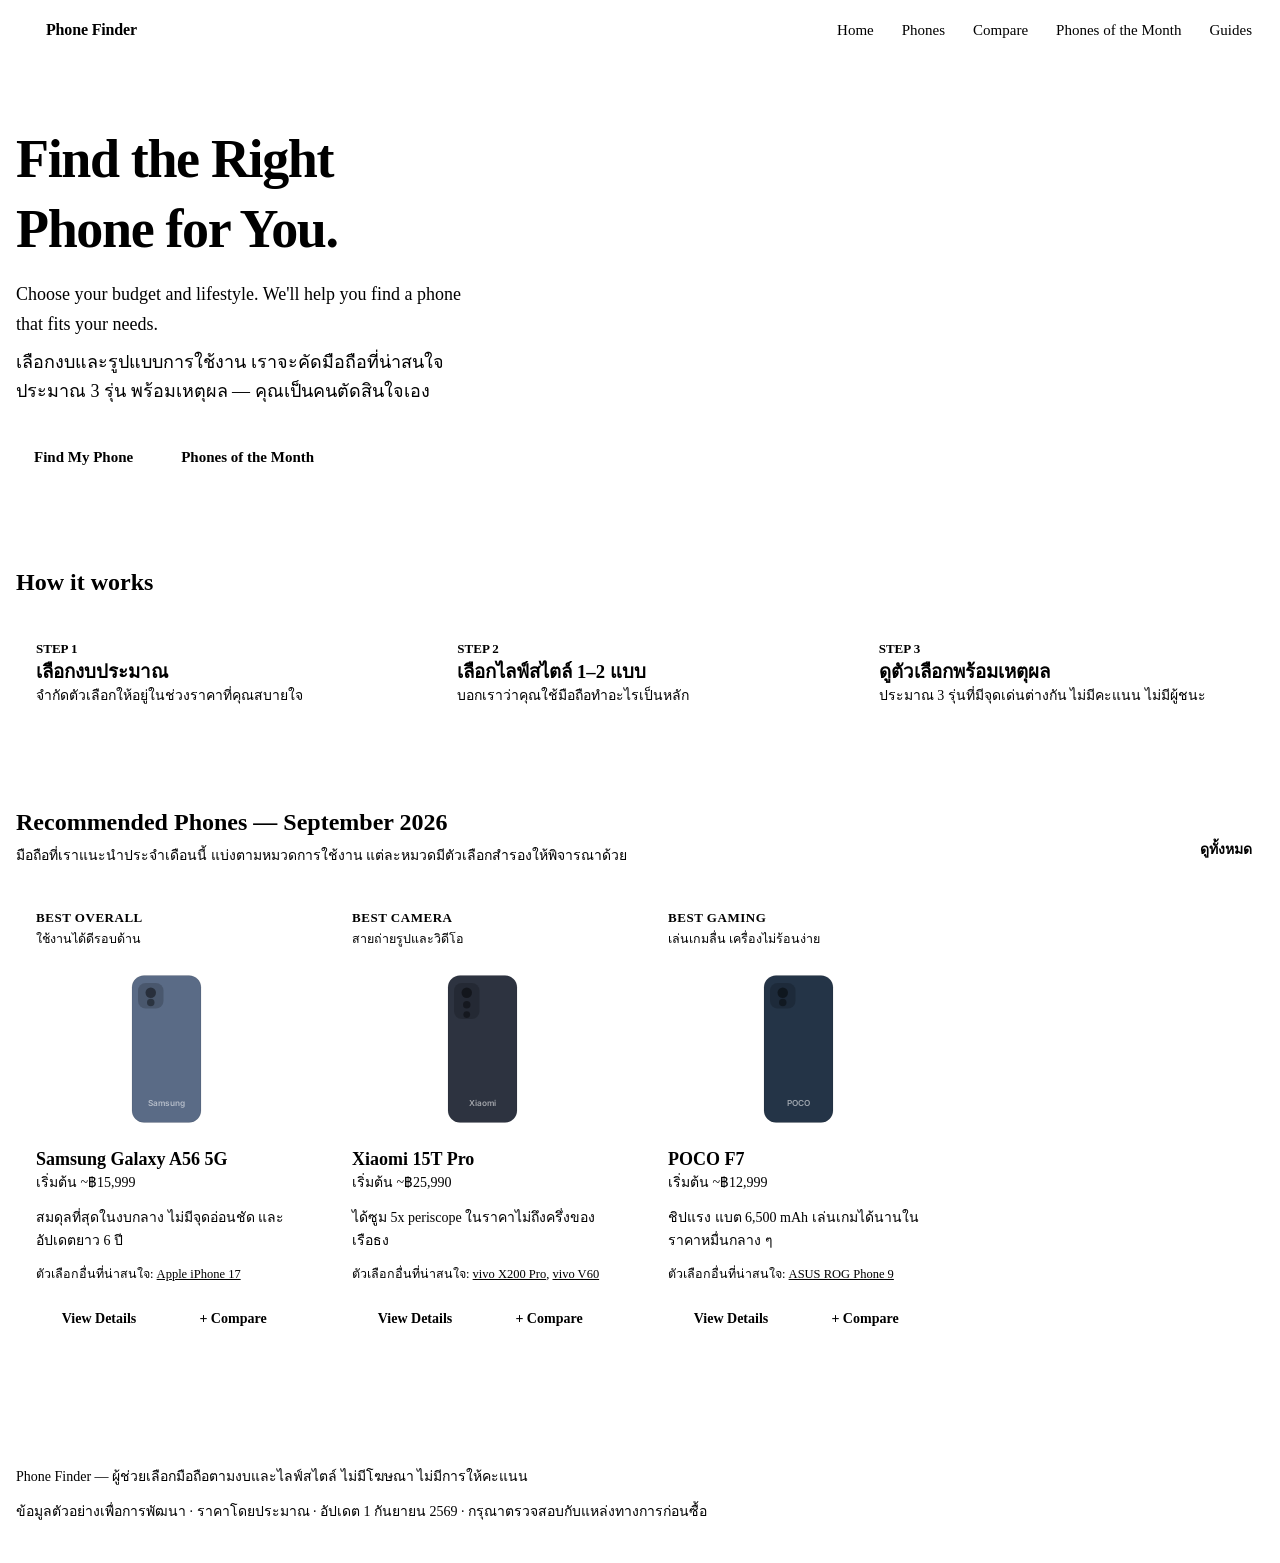
==== index.html @ c5b4a673 "refactor: split prototype into separate HTML, CSS, and JS files Co-Authored-By: Claude Opus 5.5 <nor" ====
<!doctype html>
<html lang="th">
<head>
<meta charset="utf-8">
<meta name="viewport" content="width=device-width, initial-scale=1">
<title>Phone Finder</title>
<link rel="preconnect" href="https://fonts.googleapis.com">
<link rel="preconnect" href="https://fonts.gstatic.com" crossorigin>
<link href="https://fonts.googleapis.com/css2?family=IBM+Plex+Sans+Thai:wght@400;500;600;700&family=Inter:wght@400;500;600;700&display=swap" rel="stylesheet">
<link rel="stylesheet" href="css/styles.css">
</head>

<body>
<header class="site-header">
  <div class="container bar">
    <a href="#/" class="logo"><span class="logo-mark" aria-hidden="true"></span>Phone Finder</a>
    <button class="menu-btn" data-action="toggle-menu" aria-label="เปิดเมนู" aria-expanded="false">เมนู</button>
    <nav class="nav" id="nav" aria-label="หลัก">
      <a href="#/" data-nav="">Home</a>
      <a href="#/phones" data-nav="phones">Phones</a>
      <a href="#/compare" data-nav="compare">Compare</a>
      <a href="#/picks" data-nav="picks">Phones of the Month</a>
      <a href="#/guides" data-nav="guides">Guides</a>
    </nav>
  </div>
</header>

<main id="app"></main>

<footer class="site-footer">
  <div class="container small muted stack">
    <p>Phone Finder — ผู้ช่วยเลือกมือถือตามงบและไลฟ์สไตล์ ไม่มีโฆษณา ไม่มีการให้คะแนน</p>
    <p id="data-note"></p>
  </div>
</footer>

<div id="tray-root"></div>
<div class="toast" id="toast" role="status" aria-live="polite"></div>

<!-- ลำดับสำคัญ: ไฟล์ที่ถูกใช้ต้องโหลดก่อนไฟล์ที่เรียกใช้ -->
<script src="js/config.js"></script>
<script src="js/data/phones.js"></script>
<script src="js/data/picks.js"></script>
<script src="js/utils.js"></script>
<script src="js/engine.js"></script>
<script src="js/store.js"></script>
<script src="js/components.js"></script>
<script src="js/pages.js"></script>
<script src="js/app.js"></script>
</body>
</html>
---- css/styles.css ----
1. Design tokens       → src/styles/tokens.css
              2. Base / Layout / UI  → src/styles/globals.css + components/ui
    <script>  1. CONFIG              → src/config/*
              2. DATA                → data/phones/*.json, data/picks/*.json
              3. RECOMMENDATION      → src/core/recommendation/*
              4. STATE (compare)     → src/hooks/useCompareList
              5. UTILS               → src/lib/*
              6. COMPONENTS          → src/components/*
              7. PAGES               → src/app/*
              8. ROUTER + EVENTS     → (Next.js จัดการให้)
-->

<style>
/* ============================================================
   1. DESIGN TOKENS
   ============================================================ */
:root {
  --bg: #f7f8fa;
  --surface: #ffffff;
  --surface-2: #f1f4f8;
  --text: #0f172a;
  --muted: #5b6b80;
  --border: #e3e8ef;
  --accent: #2458d6;
  --accent-text: #ffffff;
  --accent-soft: #edf2fd;
  --positive: #157347;
  --caution: #a15c07;
  --radius: 14px;
  --radius-sm: 10px;
  --font: "Inter", "IBM Plex Sans Thai", system-ui, -apple-system, "Segoe UI", sans-serif;
  --max-w: 1120px;
}
@media (prefers-color-scheme: dark) {
  :root {
    --bg: #0c1017;
    --surface: #131a24;
    --surface-2: #1a2330;
    --text: #e6eaf0;
    --muted: #97a3b4;
    --border: #243041;
    --accent: #6c9bff;
    --accent-text: #0c1017;
    --accent-soft: #18243a;
    --positive: #5fd08e;
    --caution: #f0b35a;
  }
}

/* ============================================================
   2. BASE / LAYOUT / UI
   ============================================================ */
*, *::before, *::after { box-sizing: border-box; }
html { -webkit-text-size-adjust: 100%; }
body {
  margin: 0;
  background: var(--bg);
  color: var(--text);
  font-family: var(--font);
  font-size: 16px;
  line-height: 1.65;
}
body.has-tray { padding-bottom: 84px; }
a { color: inherit; }
img, svg { display: block; max-width: 100%; }
h1, h2, h3, h4 { line-height: 1.3; margin: 0; }
p { margin: 0; }
ul { margin: 0; padding: 0; list-style: none; }
button { font: inherit; color: inherit; }
:focus-visible { outline: 2px solid var(--accent); outline-offset: 2px; border-radius: 6px; }
.num { font-variant-numeric: tabular-nums; }
.muted { color: var(--muted); }
.small { font-size: 14px; }
.xs { font-size: 12.5px; }

.container { max-width: var(--max-w); margin: 0 auto; padding: 0 16px; }
.section { padding: 40px 0; }
.section-head { margin-bottom: 20px; }
.section-head h2 { font-size: 24px; }
.section-head p { margin-top: 6px; }
.stack > * + * { margin-top: 12px; }

/* Header */
.site-header {
  position: sticky; top: 0; z-index: 20;
  background: color-mix(in srgb, var(--bg) 88%, transparent);
  backdrop-filter: blur(10px);
  border-bottom: 1px solid var(--border);
}
.site-header .bar { display: flex; align-items: center; justify-content: space-between; height: 60px; }
.logo { font-weight: 700; text-decoration: none; letter-spacing: -0.01em; display: flex; align-items: center; gap: 8px; }
.logo-mark { width: 22px; height: 22px; border-radius: 6px; background: var(--accent); }
.nav { display: flex; gap: 4px; }
.nav a {
  text-decoration: none; padding: 6px 12px; border-radius: 8px; color: var(--muted); font-weight: 500; font-size: 15px;
}
.nav a:hover { color: var(--text); background: var(--surface-2); }
.nav a.active { color: var(--text); background: var(--surface-2); }
.menu-btn { display: none; background: none; border: 1px solid var(--border); border-radius: 8px; padding: 6px 10px; cursor: pointer; }
@media (max-width: 720px) {
  .menu-btn { display: block; }
  .nav {
    display: none; position: absolute; left: 0; right: 0; top: 60px;
    flex-direction: column; padding: 8px 16px 16px; background: var(--bg); border-bottom: 1px solid var(--border);
  }
  .nav.open { display: flex; }
  .nav a { padding: 12px; }
}

/* Footer */
.site-footer { border-top: 1px solid var(--border); padding: 28px 0 40px; margin-top: 40px; }

/* Buttons */
.btn {
  display: inline-flex; align-items: center; justify-content: center; gap: 6px;
  min-height: 44px; padding: 0 18px; border-radius: 10px; border: 1px solid var(--border);
  background: var(--surface); text-decoration: none; font-weight: 600; font-size: 15px; cursor: pointer;
  transition: background .15s, border-color .15s;
}
.btn:hover { border-color: color-mix(in srgb, var(--text) 30%, var(--border)); }
.btn-primary { background: var(--accent); border-color: var(--accent); color: var(--accent-text); }
.btn-primary:hover { background: color-mix(in srgb, var(--accent) 88%, black); border-color: transparent; }
.btn-primary:disabled { opacity: .45; cursor: not-allowed; }
.btn-sm { min-height: 36px; padding: 0 12px; font-size: 14px; }
.btn-ghost { background: none; border-color: transparent; }
.btn.is-on { background: var(--accent-soft); border-color: var(--accent); color: var(--accent); }

/* Card */
.card { background: var(--surface); border: 1px solid var(--border); border-radius: var(--radius); padding: 20px; }
.grid { display: grid; gap: 16px; grid-template-columns: repeat(auto-fill, minmax(280px, 1fr)); }

/* Chip / Badge */
.chip {
  display: inline-flex; align-items: center; gap: 6px; padding: 4px 10px; border-radius: 999px;
  background: var(--surface-2); font-size: 13.5px; font-weight: 500;
}
.badge { display: inline-block; padding: 2px 8px; border-radius: 6px; font-size: 12.5px; font-weight: 600; }
.badge-slot { background: var(--accent-soft); color: var(--accent); }
.badge-caution { background: color-mix(in srgb, var(--caution) 14%, transparent); color: var(--caution); }

/* Selectable option (Finder) */
.options { display: grid; gap: 12px; grid-template-columns: repeat(auto-fill, minmax(240px, 1fr)); }
.option {
  text-align: left; width: 100%; padding: 16px 18px; border-radius: var(--radius);
  border: 1.5px solid var(--border); background: var(--surface); cursor: pointer;
  transition: border-color .15s, background .15s;
}
.option:hover { border-color: color-mix(in srgb, var(--accent) 50%, var(--border)); }
.option[aria-pressed="true"] { border-color: var(--accent); background: var(--accent-soft); }
.option[aria-disabled="true"] { opacity: .45; cursor: not-allowed; }
.option .title { font-weight: 600; display: block; }
.option .desc { font-size: 14px; color: var(--muted); display: block; margin-top: 2px; }

/* Hero */
.hero { padding: 64px 0 48px; }
.hero h1 { font-size: clamp(34px, 6vw, 54px); letter-spacing: -0.025em; max-width: 14ch; }
.hero p { font-size: 18px; color: var(--muted); max-width: 52ch; margin-top: 16px; }
.hero .cta { margin-top: 28px; display: flex; gap: 12px; flex-wrap: wrap; }

.steps { display: grid; gap: 16px; grid-template-columns: repeat(auto-fit, minmax(220px, 1fr)); }
.step-num { font-size: 13px; font-weight: 700; color: var(--accent); }

/* Finder */
.finder { max-width: 820px; margin: 0 auto; padding: 32px 0 120px; }
.stepper { display: flex; gap: 8px; margin-bottom: 24px; }
.stepper span { flex: 1; height: 4px; border-radius: 4px; background: var(--border); }
.stepper span.done { background: var(--accent); }
.finder h1 { font-size: 28px; }
.finder-actions {
  display: flex; justify-content: space-between; gap: 12px; margin-top: 28px;
}
@media (max-width: 720px) {
  .finder-actions {
    position: fixed; left: 0; right: 0; bottom: 0; z-index: 15; margin: 0;
    padding: 12px 16px calc(12px + env(safe-area-inset-bottom));
    background: var(--surface); border-top: 1px solid var(--border);
  }
  .finder-actions .btn { flex: 1; }
}

/* Phone image */
.phone-img { display: flex; justify-content: center; padding: 12px 0; background: var(--surface-2); border-radius: var(--radius-sm); }

/* Recommendation card */
.rec { display: flex; flex-direction: column; gap: 14px; }
.rec h3 { font-size: 19px; }
.price { font-weight: 700; font-size: 18px; }
.keyspecs { display: grid; gap: 4px; font-size: 14px; }
.keyspecs li { display: flex; gap: 8px; }
.keyspecs .k { color: var(--muted); min-width: 64px; }
.headline { font-weight: 500; }
.list-title { font-size: 13px; font-weight: 700; text-transform: uppercase; letter-spacing: .04em; color: var(--muted); margin-bottom: 6px; }
.bullets li { position: relative; padding-left: 18px; font-size: 14.5px; }
.bullets li + li { margin-top: 4px; }
.bullets li::before { content: ""; position: absolute; left: 4px; top: .7em; width: 6px; height: 6px; border-radius: 50%; background: var(--muted); }
.bullets.pos li::before { background: var(--positive); }
.bullets.neg li::before { background: var(--caution); }
.bullets.why li::before { background: var(--accent); }
.pc { display: grid; gap: 14px; grid-template-columns: 1fr 1fr; }
@media (max-width: 420px) { .pc { grid-template-columns: 1fr; } }
.card-actions { display: flex; gap: 8px; margin-top: auto; padding-top: 4px; }
.card-actions .btn { flex: 1; }

/* Detail */
.detail { display: grid; gap: 32px; grid-template-columns: 340px 1fr; padding: 32px 0; align-items: start; }
.detail-aside { position: sticky; top: 80px; }
@media (max-width: 860px) {
  .detail { grid-template-columns: 1fr; }
  .detail-aside { position: static; }
}
.spec-section h2 { font-size: 20px; margin-bottom: 10px; }
.spec-rows { border-top: 1px solid var(--border); }
.spec-rows > div { display: grid; grid-template-columns: 160px 1fr; gap: 12px; padding: 10px 0; border-bottom: 1px solid var(--border); font-size: 15px; }
.spec-rows dt { color: var(--muted); }
.spec-rows dd { margin: 0; }
@media (max-width: 480px) { .spec-rows > div { grid-template-columns: 1fr; gap: 0; } }
.note { font-size: 14px; color: var(--muted); margin-top: 6px; }
.variants { display: flex; flex-wrap: wrap; gap: 8px; }

/* Compare */
.compare-head {
  position: sticky; top: 60px; z-index: 5; background: var(--bg);
  display: grid; gap: 8px; padding: 12px 0; border-bottom: 1px solid var(--border);
}
.compare-head .ph { text-align: center; font-weight: 600; font-size: 14px; }
.compare-head .ph .phone-img { background: none; padding: 0 0 6px; }
.cmp-row { display: grid; gap: 8px; padding: 12px 0; border-bottom: 1px solid var(--border); font-size: 14.5px; }
.cmp-row .label { color: var(--muted); font-weight: 500; }
.cmp-row .val { overflow-wrap: anywhere; }
@media (max-width: 720px) {
  .cmp-row .label { grid-column: 1 / -1; font-size: 13px; }
  .cmp-row .val { font-size: 14px; }
  .compare-head .spacer { display: none; }
}
.compare-tools { display: flex; flex-wrap: wrap; gap: 12px; align-items: center; justify-content: space-between; margin: 20px 0 8px; }
select {
  font: inherit; min-height: 40px; padding: 0 12px; border-radius: 10px; border: 1px solid var(--border);
  background: var(--surface); color: var(--text); max-width: 100%;
}

/* Compare tray */
.tray {
  position: fixed; left: 0; right: 0; bottom: 0; z-index: 30;
  background: var(--surface); border-top: 1px solid var(--border);
  padding: 12px 0 calc(12px + env(safe-area-inset-bottom));
}
.tray .container { display: flex; align-items: center; justify-content: space-between; gap: 12px; }
.tray-names { font-size: 14px; white-space: nowrap; overflow: hidden; text-overflow: ellipsis; }

/* Filter chips */
.filters { display: flex; gap: 8px; flex-wrap: wrap; margin-bottom: 20px; }
.filters button { border: 1px solid var(--border); background: var(--surface); padding: 6px 14px; border-radius: 999px; cursor: pointer; font-size: 14px; }
.filters button[aria-pressed="true"] { border-color: var(--accent); background: var(--accent-soft); color: var(--accent); font-weight: 600; }

/* Phone list item */
.phone-tile { display: flex; gap: 14px; align-items: center; text-decoration: none; }
.phone-tile .phone-img { flex: 0 0 88px; padding: 8px 0; }
.phone-tile h3 { font-size: 16px; }

/* Picks */
.pick { display: flex; flex-direction: column; gap: 12px; }
.pick .cat { font-size: 13px; font-weight: 700; color: var(--accent); text-transform: uppercase; letter-spacing: .04em; }

/* Notice / toast */
.notice { padding: 14px 16px; border-radius: var(--radius-sm); background: var(--surface-2); font-size: 14.5px; }
.toast {
  position: fixed; left: 50%; bottom: 100px; transform: translateX(-50%); z-index: 40;
  background: var(--text); color: var(--bg); padding: 10px 16px; border-radius: 10px; font-size: 14px;
  opacity: 0; pointer-events: none; transition: opacity .2s;
}
.toast.show { opacity: 1; }

details.guide summary { cursor: pointer; font-weight: 600; list-style: none; }
details.guide summary::-webkit-details-marker { display: none; }
details.guide[open] summary { margin-bottom: 10px; }

@media (prefers-reduced-motion: reduce) { * { transition: none !important; } }
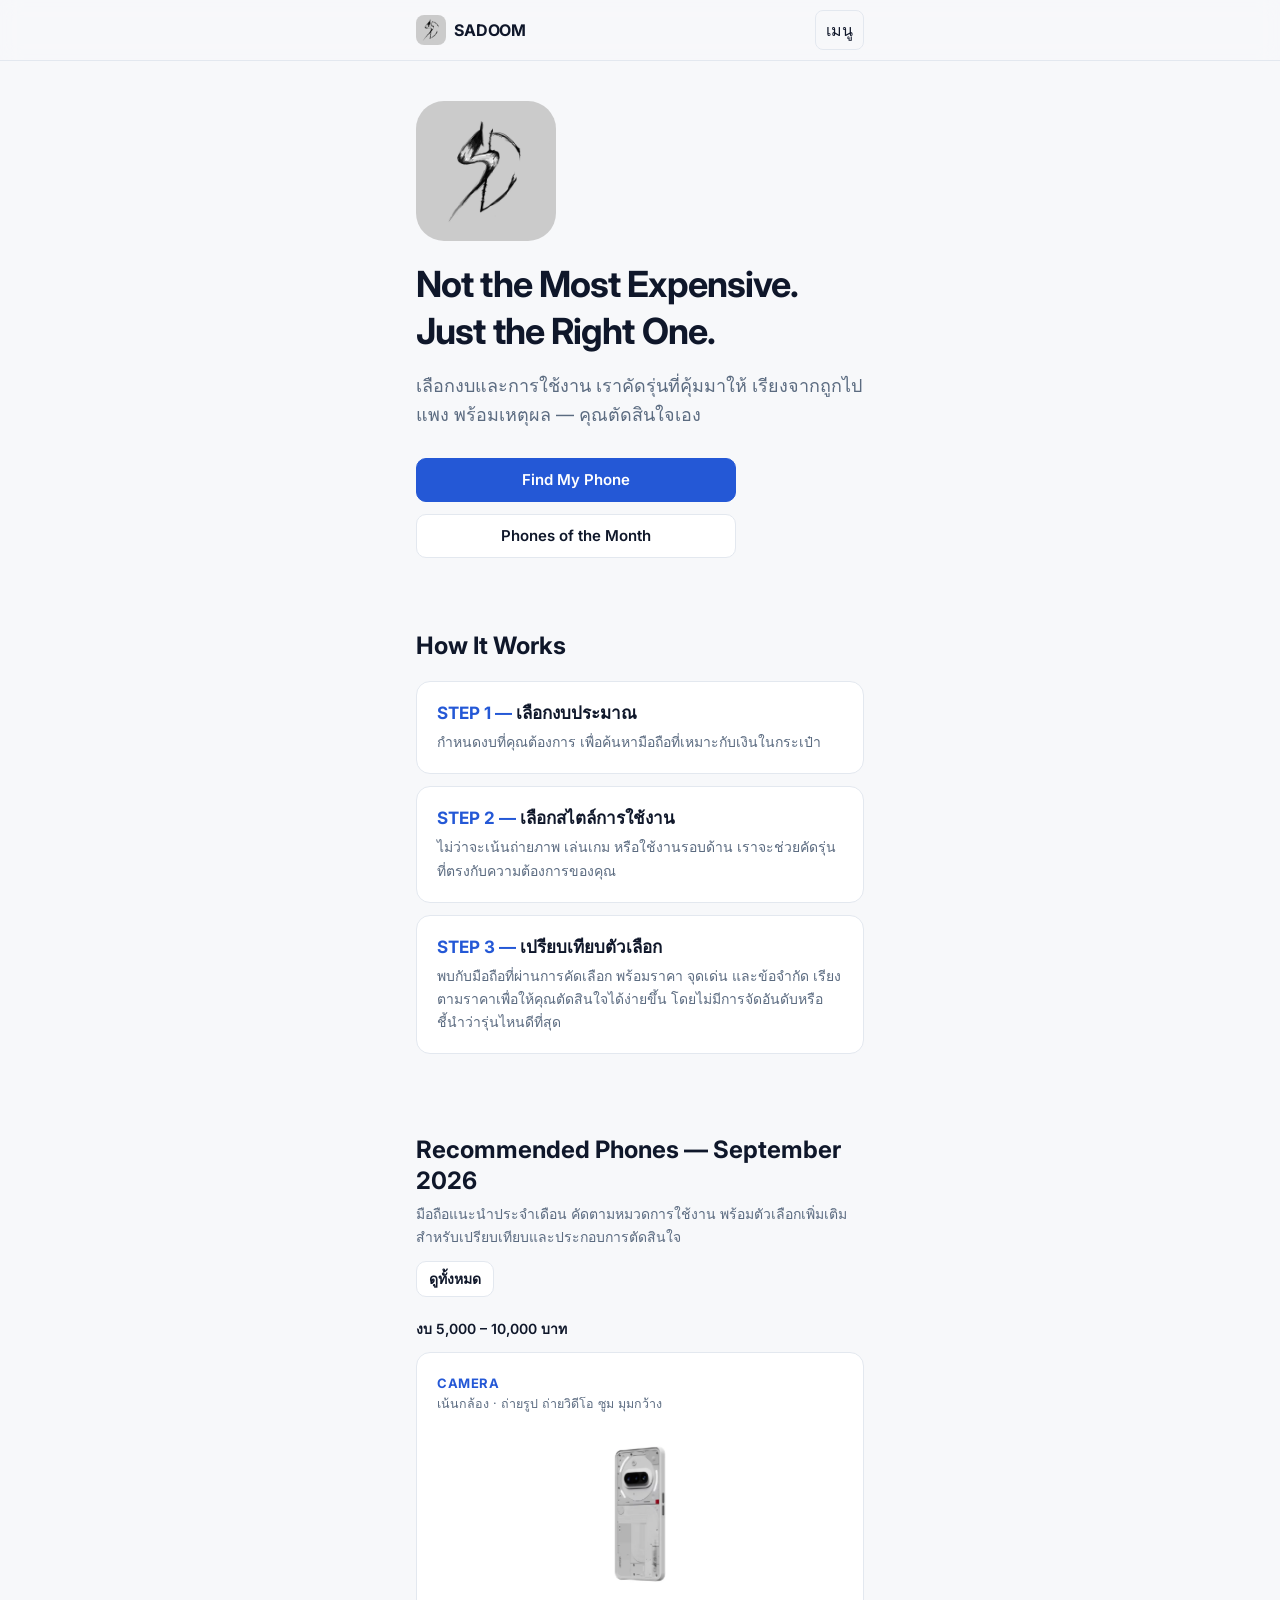
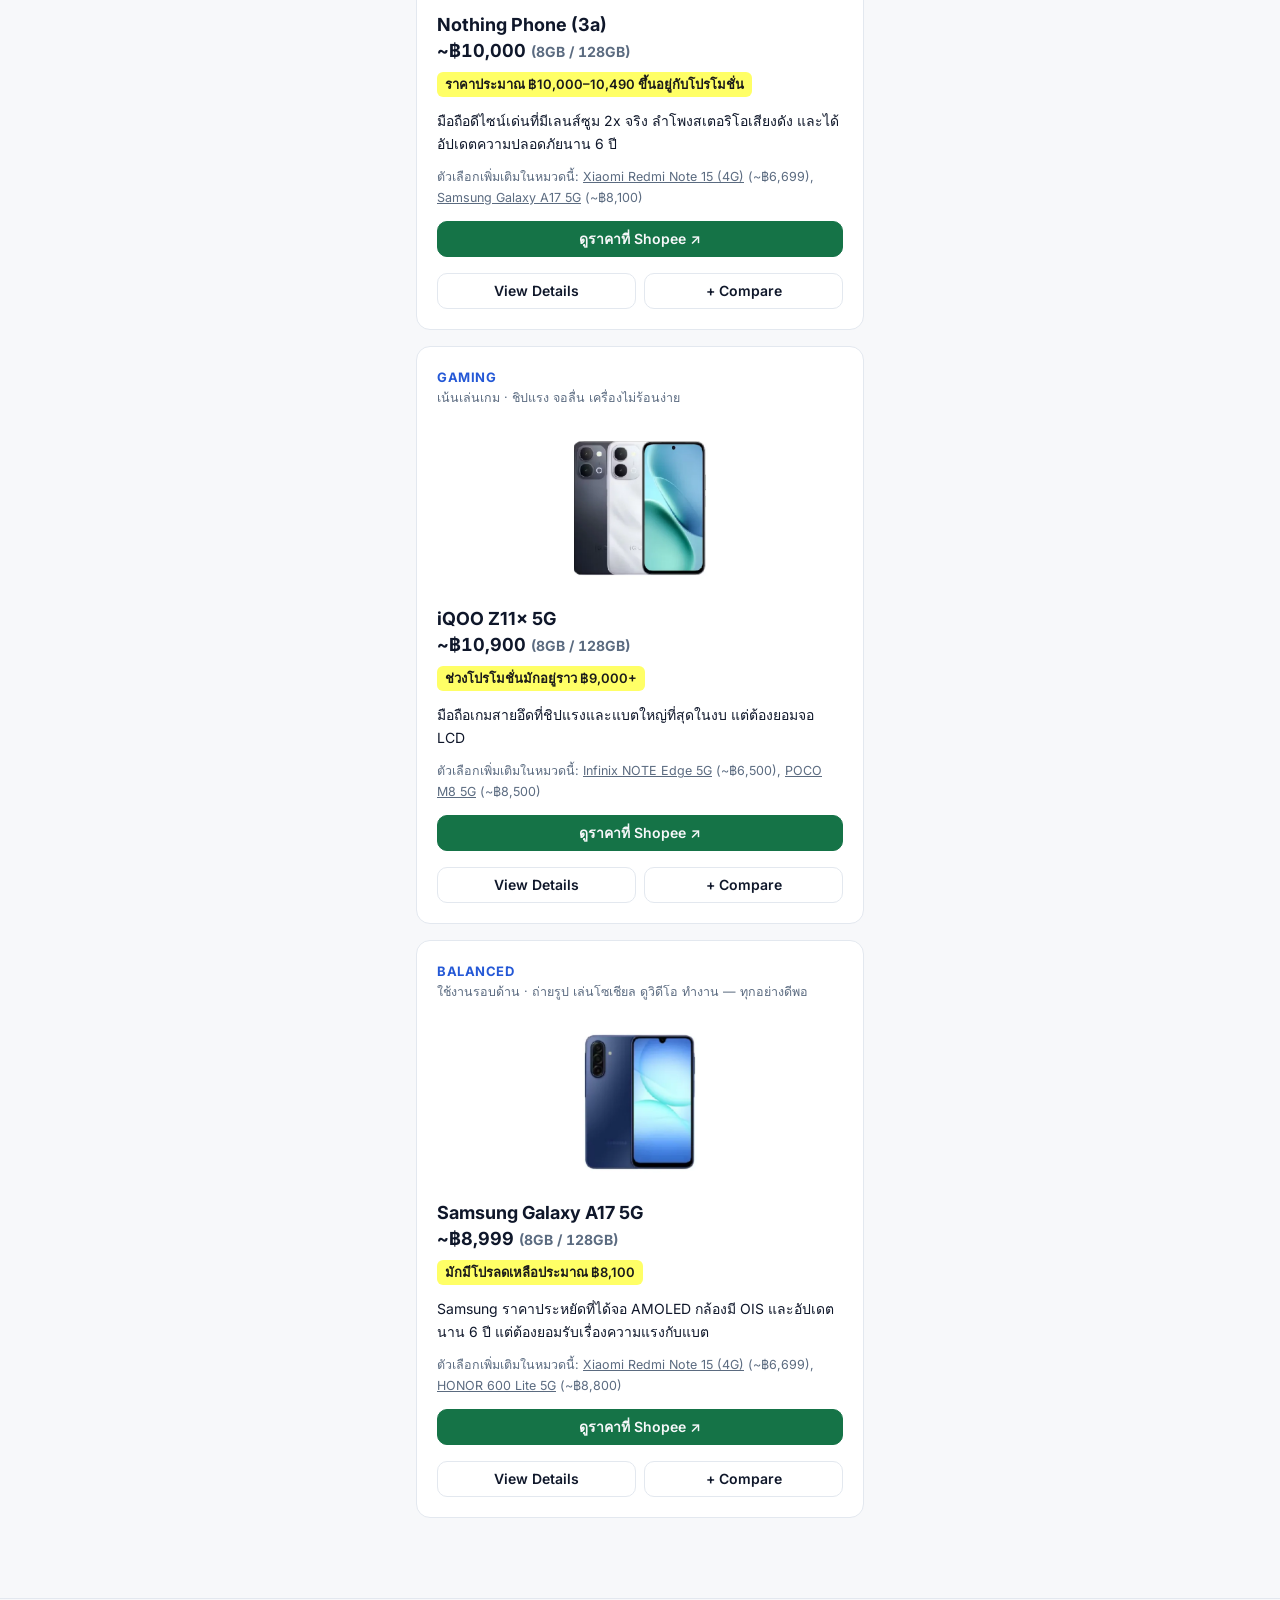
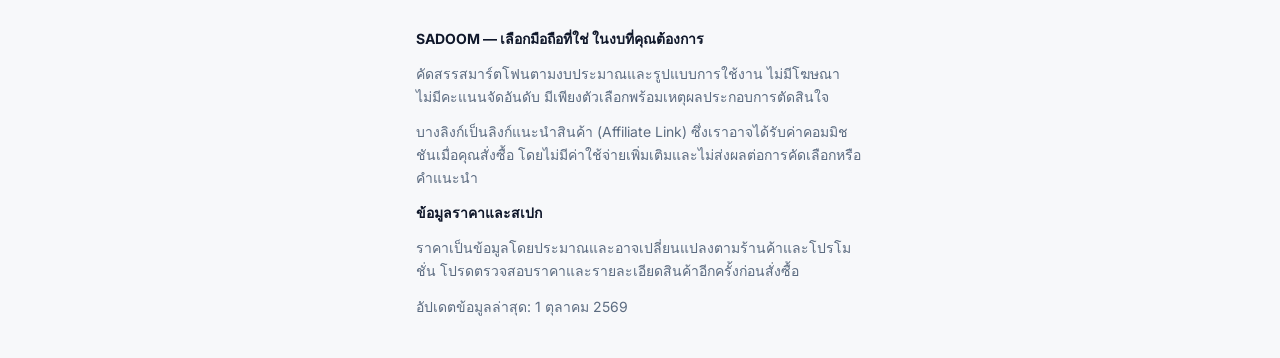
==== commit 922a7d24: "feat: update Phone Finder (SADOOM) with images, lineups, SEO files Import latest project version: pr" ====
--- a/index.html
+++ b/index.html
@@ -3,7 +3,33 @@
 <head>
 <meta charset="utf-8">
 <meta name="viewport" content="width=device-width, initial-scale=1">
-<title>Phone Finder</title>
+<title>SADOOM — เลือกมือถือที่ใช่ ในงบที่คุณต้องการ</title>
+<meta name="description" content="SADOOM ผู้ช่วยเลือกมือถือตามงบและการใช้งาน (สายกล้อง สายเกม ใช้งานรอบด้าน) คัดรุ่นที่คุ้มพร้อมราคาโปรและเหตุผล เรียงจากถูกไปแพง ไม่มีโฆษณา ไม่มีคะแนนจัดอันดับ">
+<link rel="canonical" href="https://sadoom.netlify.app/">
+<meta name="theme-color" content="#cccccc">
+<!-- รูปและข้อความตัวอย่างเวลาแชร์ลิงก์ (LINE, Facebook, X, TikTok bio) -->
+<!-- ชื่อเว็บและโลโก้ให้ Google แสดงในหน้าผลค้นหา -->
+<script type="application/ld+json">
+{"@context":"https://schema.org","@type":"WebSite","name":"SADOOM","alternateName":"SADOOM เลือกมือถือ","url":"https://sadoom.netlify.app/"}
+</script>
+<meta property="og:type" content="website">
+<meta property="og:site_name" content="SADOOM">
+<meta property="og:title" content="SADOOM — Not the Most Expensive. Just the Right One.">
+<meta property="og:description" content="เลือกงบและการใช้งาน เราคัดรุ่นที่คุ้มมาให้ เรียงจากถูกไปแพง พร้อมเหตุผล — คุณตัดสินใจเอง">
+<meta property="og:url" content="https://sadoom.netlify.app/">
+<meta property="og:image" content="https://sadoom.netlify.app/images/sadoom-og.png">
+<meta property="og:image:width" content="1200">
+<meta property="og:image:height" content="630">
+<meta property="og:locale" content="th_TH">
+<meta name="twitter:card" content="summary_large_image">
+<meta name="twitter:title" content="SADOOM — Not the Most Expensive. Just the Right One.">
+<meta name="twitter:image" content="https://sadoom.netlify.app/images/sadoom-og.png">
+<!-- Google Search Console: โค้ดยืนยันเจ้าของเว็บ ห้ามลบ (ถ้าลบ Google จะยกเลิกการยืนยัน) -->
+<meta name="google-site-verification" content="_qsnWkGiA6Y397DOVhhT0hE36aOuVe9OhtLE-5p8OZs" />
+<link rel="icon" href="/favicon.ico" sizes="48x48">
+<link rel="icon" type="image/png" sizes="192x192" href="/images/favicon-192.png">
+<link rel="icon" type="image/png" sizes="96x96" href="/images/favicon-96.png">
+<link rel="apple-touch-icon" href="images/sadoom-icon.png">
 <link rel="preconnect" href="https://fonts.googleapis.com">
 <link rel="preconnect" href="https://fonts.gstatic.com" crossorigin>
 <link href="https://fonts.googleapis.com/css2?family=IBM+Plex+Sans+Thai:wght@400;500;600;700&family=Inter:wght@400;500;600;700&display=swap" rel="stylesheet">
@@ -13,7 +39,7 @@
 <body>
 <header class="site-header">
   <div class="container bar">
-    <a href="#/" class="logo"><span class="logo-mark" aria-hidden="true"></span>Phone Finder</a>
+    <a href="#/" class="logo"><img class="logo-mark" src="images/sadoom-icon.png" alt="" aria-hidden="true">SADOOM</a>
     <button class="menu-btn" data-action="toggle-menu" aria-label="เปิดเมนู" aria-expanded="false">เมนู</button>
     <nav class="nav" id="nav" aria-label="หลัก">
       <a href="#/" data-nav="">Home</a>
@@ -25,11 +51,22 @@
   </div>
 </header>
 
-<main id="app"></main>
+<main id="app">
+  <noscript>
+    <div class="container section">
+      <h1>SADOOM — เลือกมือถือที่ใช่ ในงบที่คุณต้องการ</h1>
+      <p>ผู้ช่วยเลือกมือถือตามงบประมาณ 4 ช่วง (5,000–10,000 / 10,000–20,000 / 20,000–35,000 / 35,000 บาทขึ้นไป) และการใช้งาน 3 แบบ (สายกล้อง สายเกม ใช้งานรอบด้าน) กรุณาเปิด JavaScript เพื่อใช้งานเว็บไซต์</p>
+    </div>
+  </noscript>
+</main>
 
 <footer class="site-footer">
   <div class="container small muted stack">
-    <p>Phone Finder — ผู้ช่วยเลือกมือถือตามงบและไลฟ์สไตล์ ไม่มีโฆษณา ไม่มีการให้คะแนน</p>
+    <p class="footer-title">SADOOM — เลือกมือถือที่ใช่ ในงบที่คุณต้องการ</p>
+    <p>คัดสรรสมาร์ตโฟนตามงบประมาณและรูปแบบการใช้งาน ไม่มีโฆษณา ไม่มีคะแนนจัดอันดับ มีเพียงตัวเลือกพร้อมเหตุผลประกอบการตัดสินใจ</p>
+    <p>บางลิงก์เป็นลิงก์แนะนำสินค้า (Affiliate Link) ซึ่งเราอาจได้รับค่าคอมมิชชันเมื่อคุณสั่งซื้อ โดยไม่มีค่าใช้จ่ายเพิ่มเติมและไม่ส่งผลต่อการคัดเลือกหรือคำแนะนำ</p>
+    <p class="footer-title">ข้อมูลราคาและสเปก</p>
+    <p>ราคาเป็นข้อมูลโดยประมาณและอาจเปลี่ยนแปลงตามร้านค้าและโปรโมชั่น โปรดตรวจสอบราคาและรายละเอียดสินค้าอีกครั้งก่อนสั่งซื้อ</p>
     <p id="data-note"></p>
   </div>
 </footer>
@@ -41,6 +78,7 @@
 <script src="js/config.js"></script>
 <script src="js/data/phones.js"></script>
 <script src="js/data/picks.js"></script>
+<script src="js/data/lineups.js"></script>
 <script src="js/utils.js"></script>
 <script src="js/engine.js"></script>
 <script src="js/store.js"></script>
--- a/css/styles.css
+++ b/css/styles.css
@@ -1,16 +1,5 @@
-1. Design tokens       → src/styles/tokens.css
-              2. Base / Layout / UI  → src/styles/globals.css + components/ui
-    <script>  1. CONFIG              → src/config/*
-              2. DATA                → data/phones/*.json, data/picks/*.json
-              3. RECOMMENDATION      → src/core/recommendation/*
-              4. STATE (compare)     → src/hooks/useCompareList
-              5. UTILS               → src/lib/*
-              6. COMPONENTS          → src/components/*
-              7. PAGES               → src/app/*
-              8. ROUTER + EVENTS     → (Next.js จัดการให้)
--->
-
-<style>
+/* Phone Finder — styles (mobile-first, แนวตั้งแบบแอป) */
+
 /* ============================================================
    1. DESIGN TOKENS
    ============================================================ */
@@ -29,7 +18,7 @@
   --radius: 14px;
   --radius-sm: 10px;
   --font: "Inter", "IBM Plex Sans Thai", system-ui, -apple-system, "Segoe UI", sans-serif;
-  --max-w: 1120px;
+  --max-w: 480px; /* ความกว้างแบบแอปมือถือ แสดงเป็นคอลัมน์เดียวแนวตั้ง */
 }
 @media (prefers-color-scheme: dark) {
   :root {
@@ -89,23 +78,22 @@
 }
 .site-header .bar { display: flex; align-items: center; justify-content: space-between; height: 60px; }
 .logo { font-weight: 700; text-decoration: none; letter-spacing: -0.01em; display: flex; align-items: center; gap: 8px; }
-.logo-mark { width: 22px; height: 22px; border-radius: 6px; background: var(--accent); }
+.logo-mark { width: 30px; height: 30px; border-radius: 8px; object-fit: cover; }
+.hero-logo { width: 140px; height: 140px; border-radius: 28px; object-fit: cover; margin-bottom: 20px; }
 .nav { display: flex; gap: 4px; }
 .nav a {
   text-decoration: none; padding: 6px 12px; border-radius: 8px; color: var(--muted); font-weight: 500; font-size: 15px;
 }
 .nav a:hover { color: var(--text); background: var(--surface-2); }
 .nav a.active { color: var(--text); background: var(--surface-2); }
-.menu-btn { display: none; background: none; border: 1px solid var(--border); border-radius: 8px; padding: 6px 10px; cursor: pointer; }
-@media (max-width: 720px) {
-  .menu-btn { display: block; }
-  .nav {
-    display: none; position: absolute; left: 0; right: 0; top: 60px;
-    flex-direction: column; padding: 8px 16px 16px; background: var(--bg); border-bottom: 1px solid var(--border);
-  }
-  .nav.open { display: flex; }
-  .nav a { padding: 12px; }
-}
+.site-header .container { position: relative; }
+.menu-btn { display: block; background: none; border: 1px solid var(--border); border-radius: 8px; padding: 6px 10px; cursor: pointer; }
+.nav {
+  display: none; position: absolute; left: 0; right: 0; top: 60px;
+  flex-direction: column; padding: 8px 16px 16px; background: var(--bg); border-bottom: 1px solid var(--border);
+}
+.nav.open { display: flex; }
+.nav a { padding: 12px; }
 
 /* Footer */
 .site-footer { border-top: 1px solid var(--border); padding: 28px 0 40px; margin-top: 40px; }
@@ -121,13 +109,15 @@
 .btn-primary { background: var(--accent); border-color: var(--accent); color: var(--accent-text); }
 .btn-primary:hover { background: color-mix(in srgb, var(--accent) 88%, black); border-color: transparent; }
 .btn-primary:disabled { opacity: .45; cursor: not-allowed; }
+.btn-buy { width: 100%; background: var(--positive); border-color: var(--positive); color: var(--bg); }
+.btn-buy:hover { background: color-mix(in srgb, var(--positive) 88%, black); border-color: transparent; }
 .btn-sm { min-height: 36px; padding: 0 12px; font-size: 14px; }
 .btn-ghost { background: none; border-color: transparent; }
 .btn.is-on { background: var(--accent-soft); border-color: var(--accent); color: var(--accent); }
 
 /* Card */
 .card { background: var(--surface); border: 1px solid var(--border); border-radius: var(--radius); padding: 20px; }
-.grid { display: grid; gap: 16px; grid-template-columns: repeat(auto-fill, minmax(280px, 1fr)); }
+.grid { display: grid; gap: 16px; grid-template-columns: 1fr; }
 
 /* Chip / Badge */
 .chip {
@@ -139,7 +129,7 @@
 .badge-caution { background: color-mix(in srgb, var(--caution) 14%, transparent); color: var(--caution); }
 
 /* Selectable option (Finder) */
-.options { display: grid; gap: 12px; grid-template-columns: repeat(auto-fill, minmax(240px, 1fr)); }
+.options { display: grid; gap: 12px; grid-template-columns: 1fr; }
 .option {
   text-align: left; width: 100%; padding: 16px 18px; border-radius: var(--radius);
   border: 1.5px solid var(--border); background: var(--surface); cursor: pointer;
@@ -152,34 +142,55 @@
 .option .desc { font-size: 14px; color: var(--muted); display: block; margin-top: 2px; }
 
 /* Hero */
-.hero { padding: 64px 0 48px; }
-.hero h1 { font-size: clamp(34px, 6vw, 54px); letter-spacing: -0.025em; max-width: 14ch; }
+.hero { padding: 40px 0 32px; }
+.hero h1 { font-size: clamp(24px, 7.2vw, 36px); letter-spacing: -0.025em; }
+.hero h1 span { display: block; white-space: nowrap; }
 .hero p { font-size: 18px; color: var(--muted); max-width: 52ch; margin-top: 16px; }
-.hero .cta { margin-top: 28px; display: flex; gap: 12px; flex-wrap: wrap; }
-
-.steps { display: grid; gap: 16px; grid-template-columns: repeat(auto-fit, minmax(220px, 1fr)); }
-.step-num { font-size: 13px; font-weight: 700; color: var(--accent); }
+.hero .cta { margin-top: 28px; display: flex; flex-direction: column; gap: 12px; max-width: 320px; }
+.hero .cta .btn { width: 100%; white-space: nowrap; }
+
+.steps { display: grid; gap: 12px; grid-template-columns: 1fr; }
+.step-num { font-weight: 700; color: var(--accent); }
+.steps h3 { font-size: 17px; margin-bottom: 6px; }
+.footer-title { font-weight: 700; color: var(--text); }
 
 /* Finder */
-.finder { max-width: 820px; margin: 0 auto; padding: 32px 0 120px; }
+.finder { padding: 24px 0 24px; }
 .stepper { display: flex; gap: 8px; margin-bottom: 24px; }
 .stepper span { flex: 1; height: 4px; border-radius: 4px; background: var(--border); }
 .stepper span.done { background: var(--accent); }
 .finder h1 { font-size: 28px; }
 .finder-actions {
-  display: flex; justify-content: space-between; gap: 12px; margin-top: 28px;
-}
-@media (max-width: 720px) {
-  .finder-actions {
-    position: fixed; left: 0; right: 0; bottom: 0; z-index: 15; margin: 0;
-    padding: 12px 16px calc(12px + env(safe-area-inset-bottom));
-    background: var(--surface); border-top: 1px solid var(--border);
-  }
-  .finder-actions .btn { flex: 1; }
-}
+  position: sticky; bottom: 0; z-index: 15;
+  display: flex; gap: 12px; margin: 28px -16px 0;
+  padding: 12px 16px calc(12px + env(safe-area-inset-bottom));
+  background: var(--bg); border-top: 1px solid var(--border);
+}
+.finder-actions .btn { flex: 1; }
 
 /* Phone image */
 .phone-img { display: flex; justify-content: center; padding: 12px 0; background: var(--surface-2); border-radius: var(--radius-sm); }
+
+/* ไฮไลต์ข้อความราคา/โปรโมชั่น (priceNote) */
+.price-note {
+  display: inline-block; margin-top: 6px; padding: 2px 8px; border-radius: 6px;
+  background: #FFFF66; color: #1a1a1a; font-size: 13px; font-weight: 600;
+}
+
+/* กล่องคำเตือน (ไฮไลต์เหลืองเหมือนราคาโปร) */
+.warn-box { background: #FFFF66; color: #1a1a1a; border-radius: 10px; padding: 12px 14px; font-size: 14px; line-height: 1.55; }
+.warn-box ul { margin-top: 6px; padding-left: 18px; list-style: disc; }
+.warn-box li + li { margin-top: 3px; }
+/* กล่องเกร็ดความรู้ */
+.tip-box { background: var(--accent-soft); border-radius: 10px; padding: 10px 12px; font-size: 14px; }
+
+/* รูปมือถือจริง: พื้นขาวตามรูปสินค้า */
+.phone-img.has-photo { background: #fff; }
+.phone-img.has-photo img { width: auto; max-width: 100%; object-fit: contain; }
+
+/* Recommendation list — ทีละรุ่น เลื่อนลงแนวตั้ง */
+.rec-list { display: flex; flex-direction: column; gap: 24px; }
+.rec-count { font-size: 13px; color: var(--muted); font-weight: 500; }
 
 /* Recommendation card */
 .rec { display: flex; flex-direction: column; gap: 14px; }
@@ -202,15 +213,10 @@
 .card-actions .btn { flex: 1; }
 
 /* Detail */
-.detail { display: grid; gap: 32px; grid-template-columns: 340px 1fr; padding: 32px 0; align-items: start; }
-.detail-aside { position: sticky; top: 80px; }
-@media (max-width: 860px) {
-  .detail { grid-template-columns: 1fr; }
-  .detail-aside { position: static; }
-}
+.detail { display: grid; gap: 28px; grid-template-columns: 1fr; padding: 24px 0; }
 .spec-section h2 { font-size: 20px; margin-bottom: 10px; }
 .spec-rows { border-top: 1px solid var(--border); }
-.spec-rows > div { display: grid; grid-template-columns: 160px 1fr; gap: 12px; padding: 10px 0; border-bottom: 1px solid var(--border); font-size: 15px; }
+.spec-rows > div { display: grid; grid-template-columns: 130px 1fr; gap: 12px; padding: 10px 0; border-bottom: 1px solid var(--border); font-size: 15px; }
 .spec-rows dt { color: var(--muted); }
 .spec-rows dd { margin: 0; }
 @media (max-width: 480px) { .spec-rows > div { grid-template-columns: 1fr; gap: 0; } }
@@ -227,11 +233,9 @@
 .cmp-row { display: grid; gap: 8px; padding: 12px 0; border-bottom: 1px solid var(--border); font-size: 14.5px; }
 .cmp-row .label { color: var(--muted); font-weight: 500; }
 .cmp-row .val { overflow-wrap: anywhere; }
-@media (max-width: 720px) {
-  .cmp-row .label { grid-column: 1 / -1; font-size: 13px; }
-  .cmp-row .val { font-size: 14px; }
-  .compare-head .spacer { display: none; }
-}
+.cmp-row .label { grid-column: 1 / -1; font-size: 13px; }
+.cmp-row .val { font-size: 14px; }
+.compare-head .spacer { display: none; }
 .compare-tools { display: flex; flex-wrap: wrap; gap: 12px; align-items: center; justify-content: space-between; margin: 20px 0 8px; }
 select {
   font: inherit; min-height: 40px; padding: 0 12px; border-radius: 10px; border: 1px solid var(--border);
